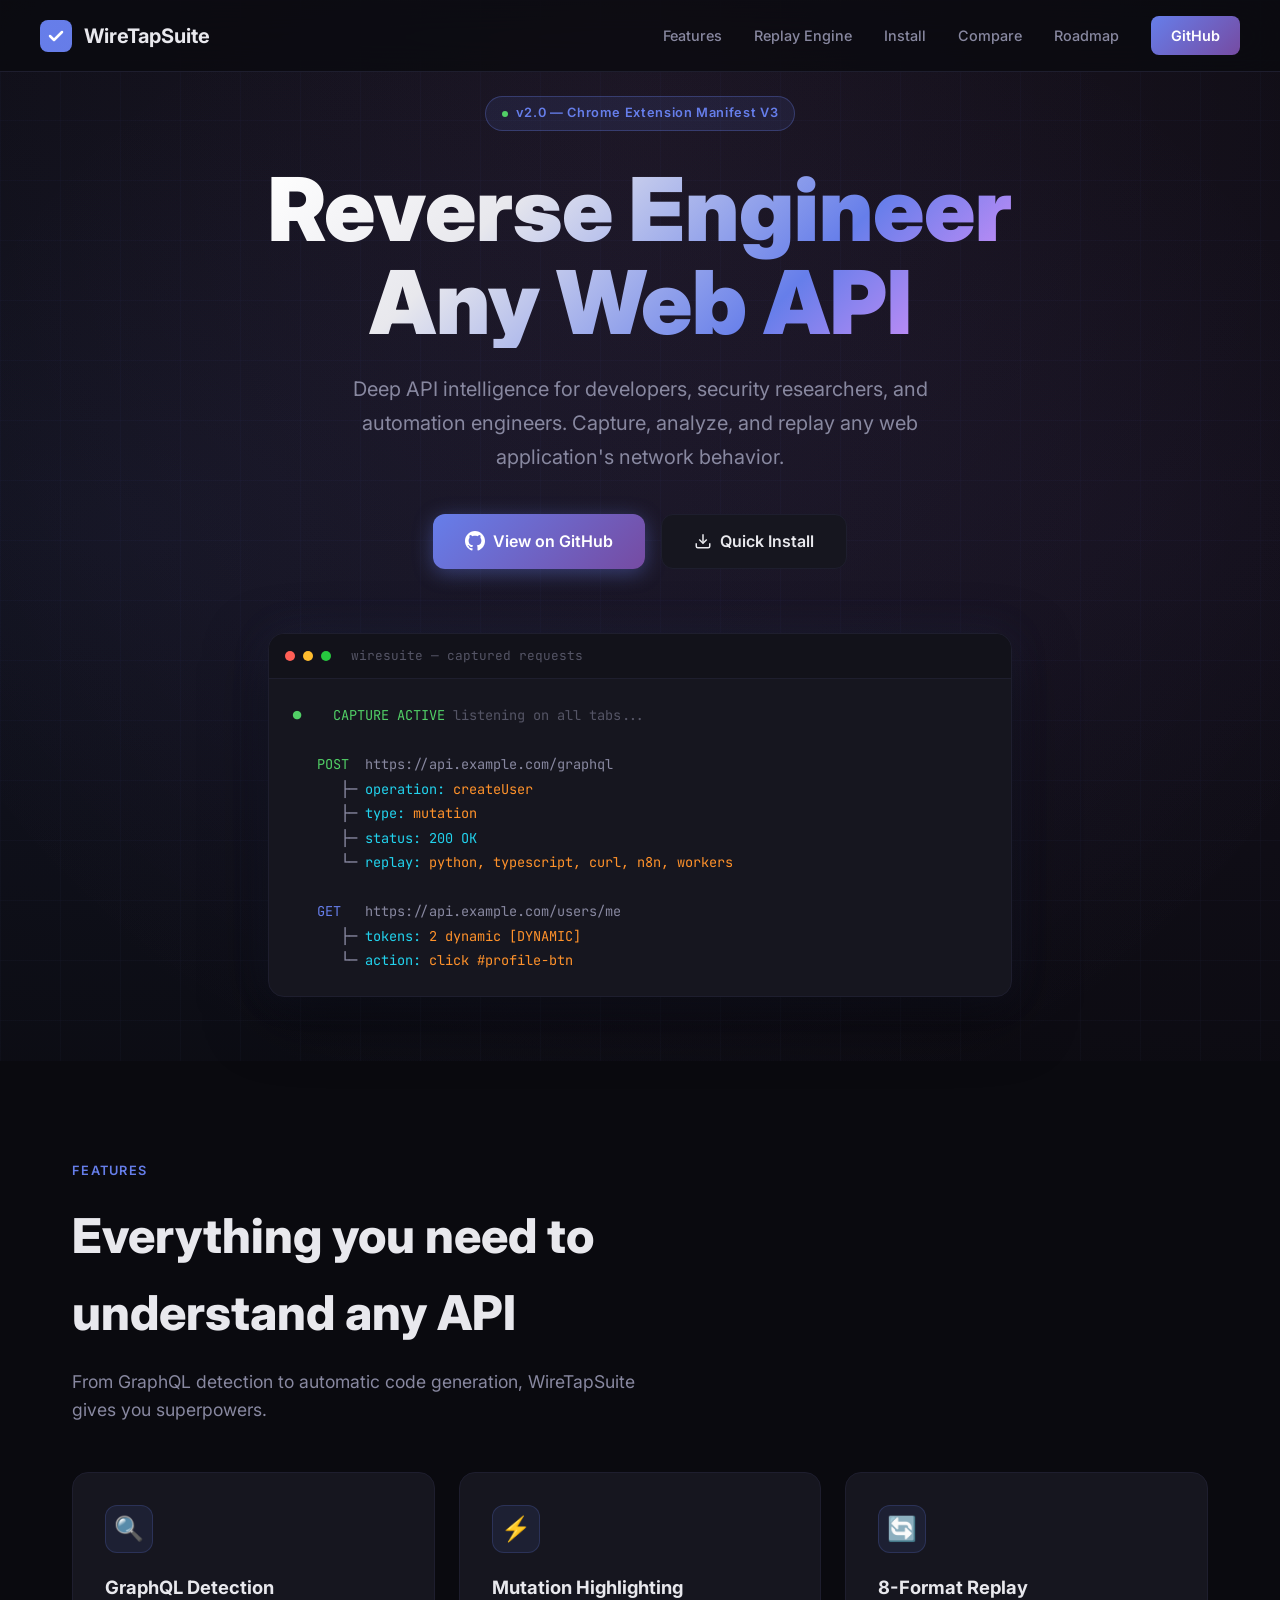
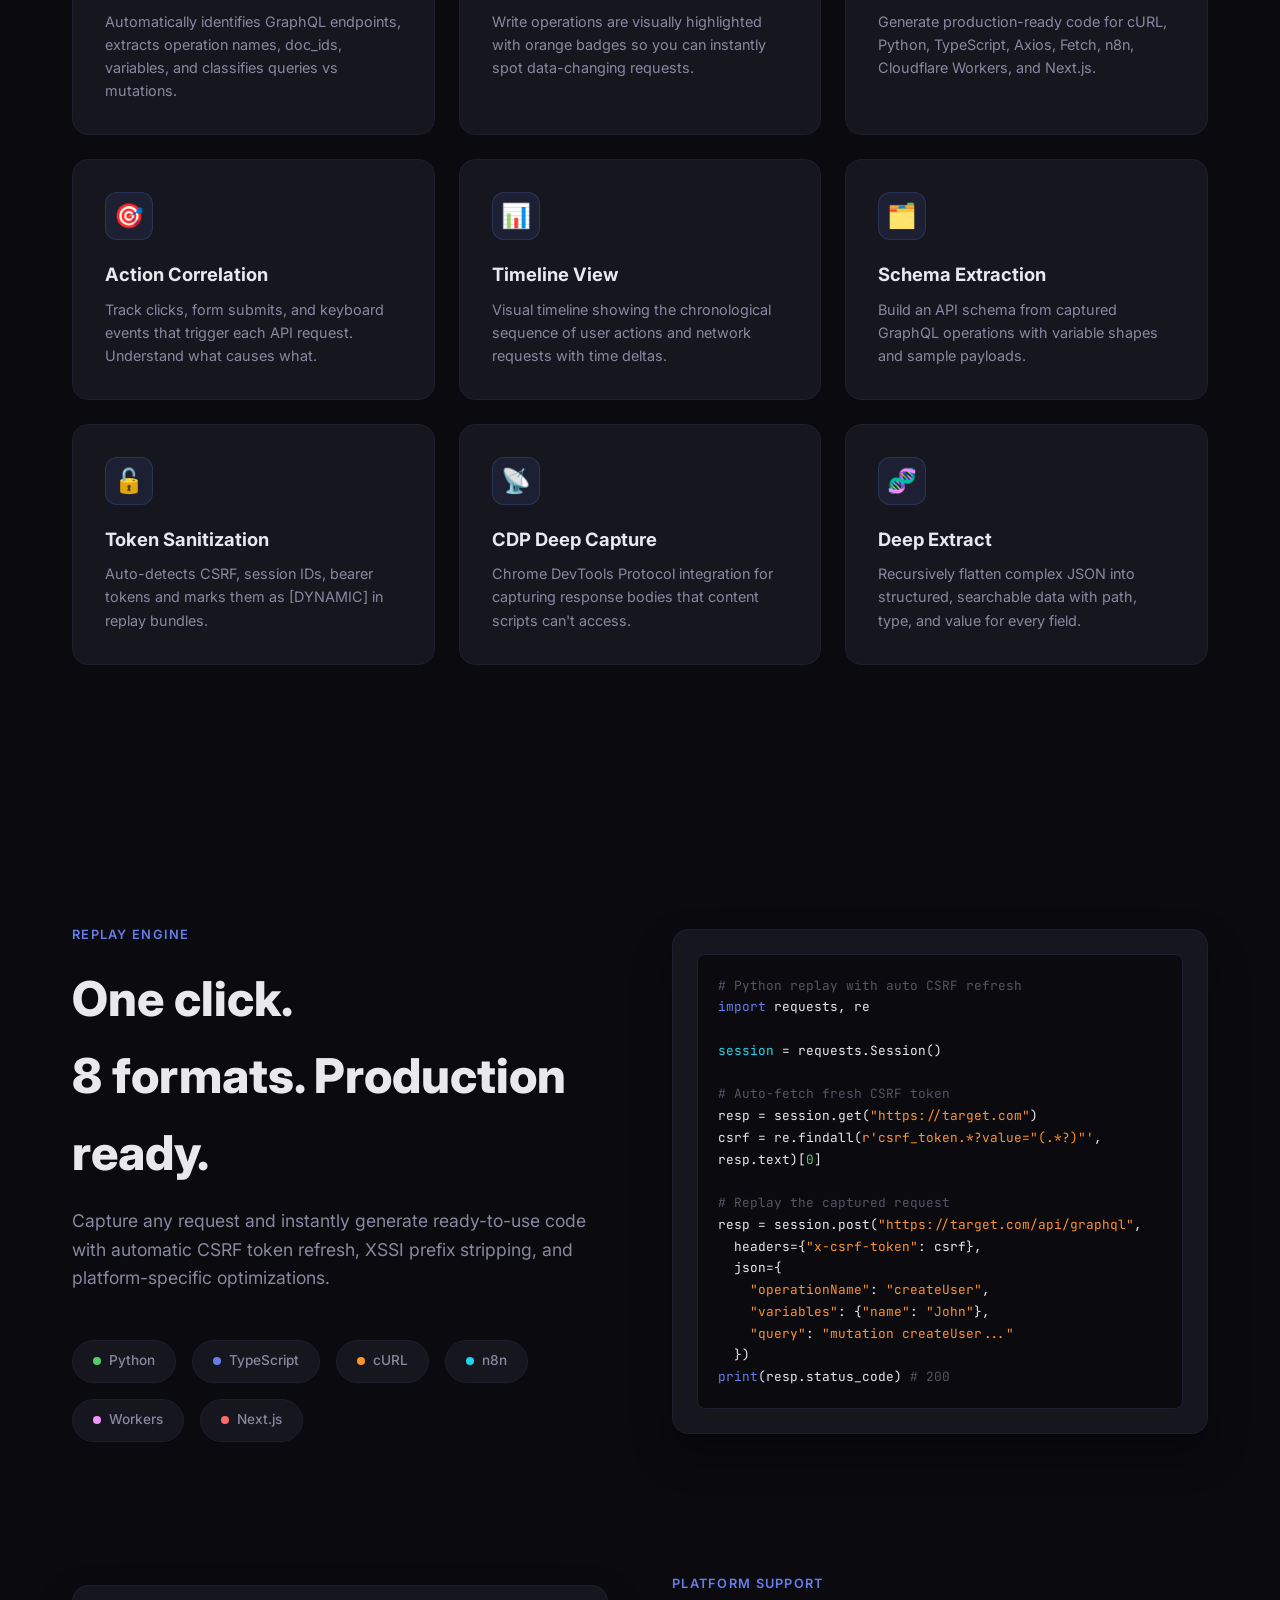
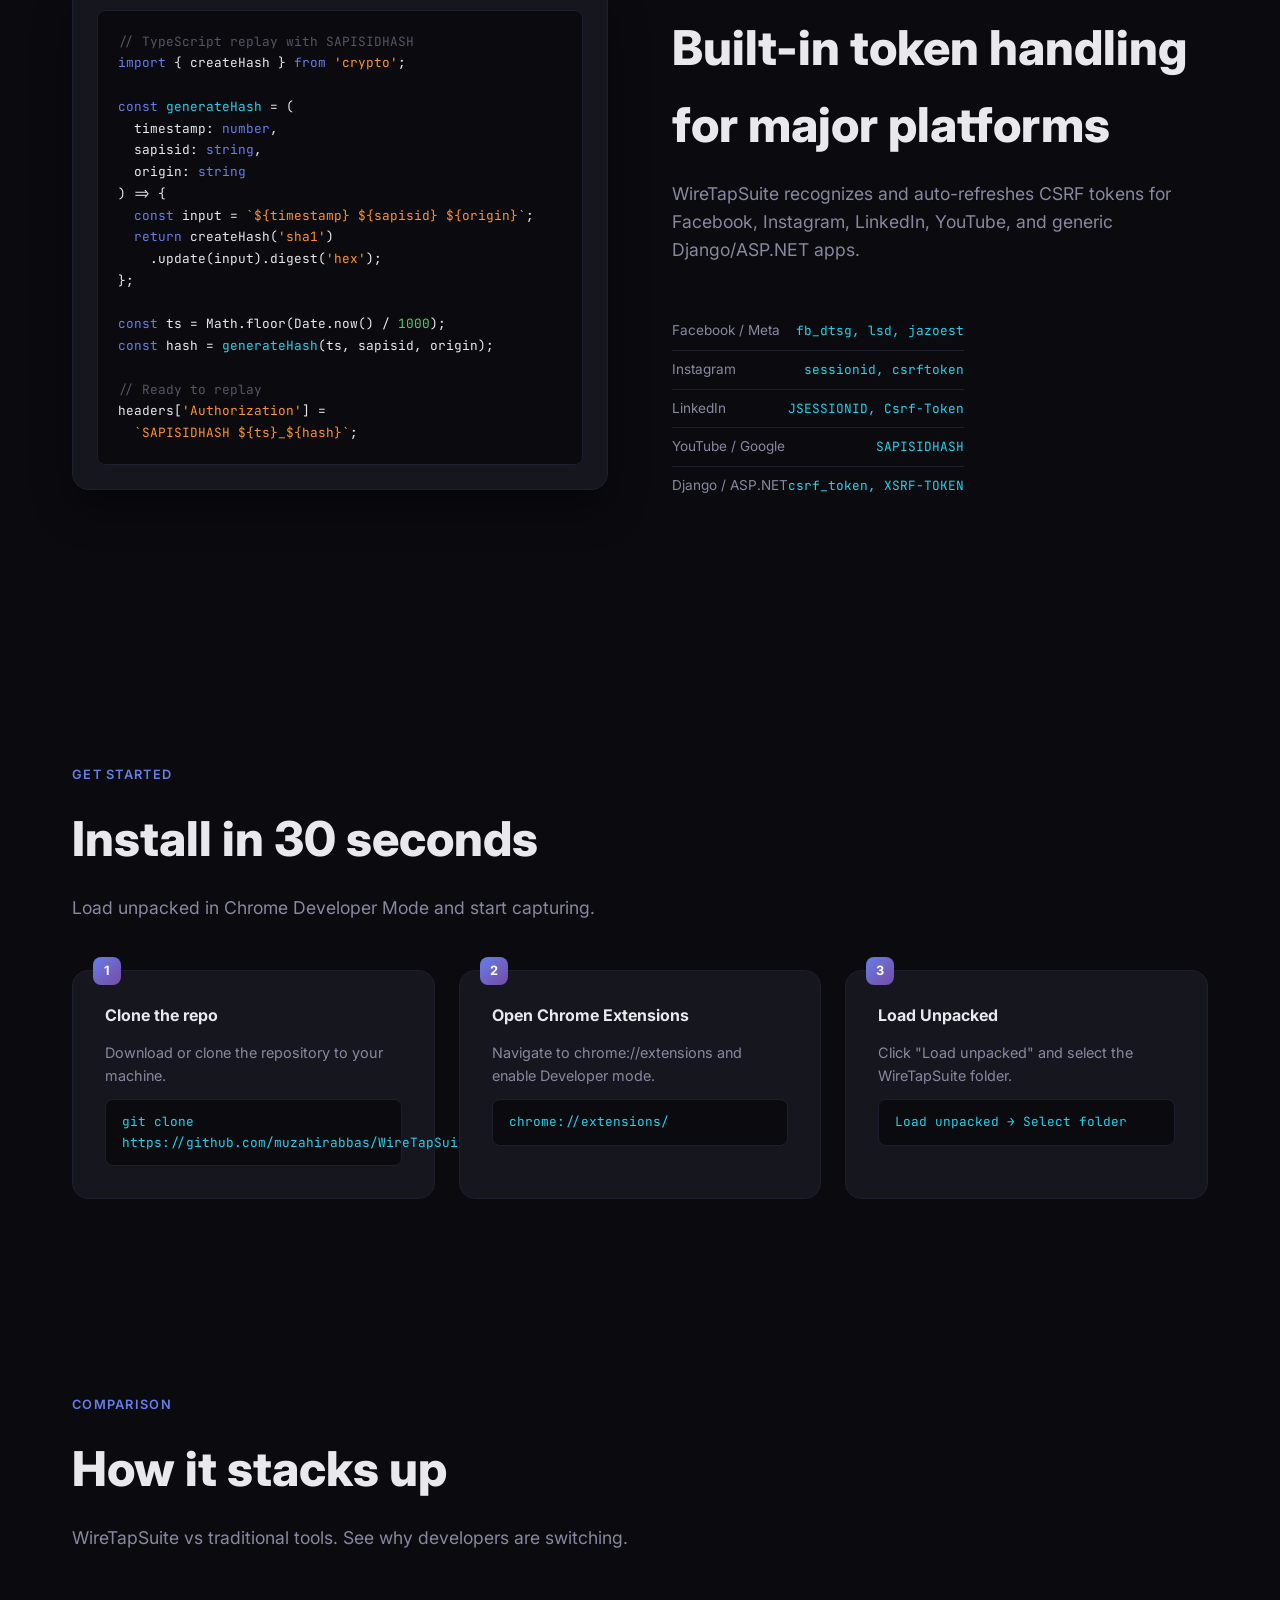
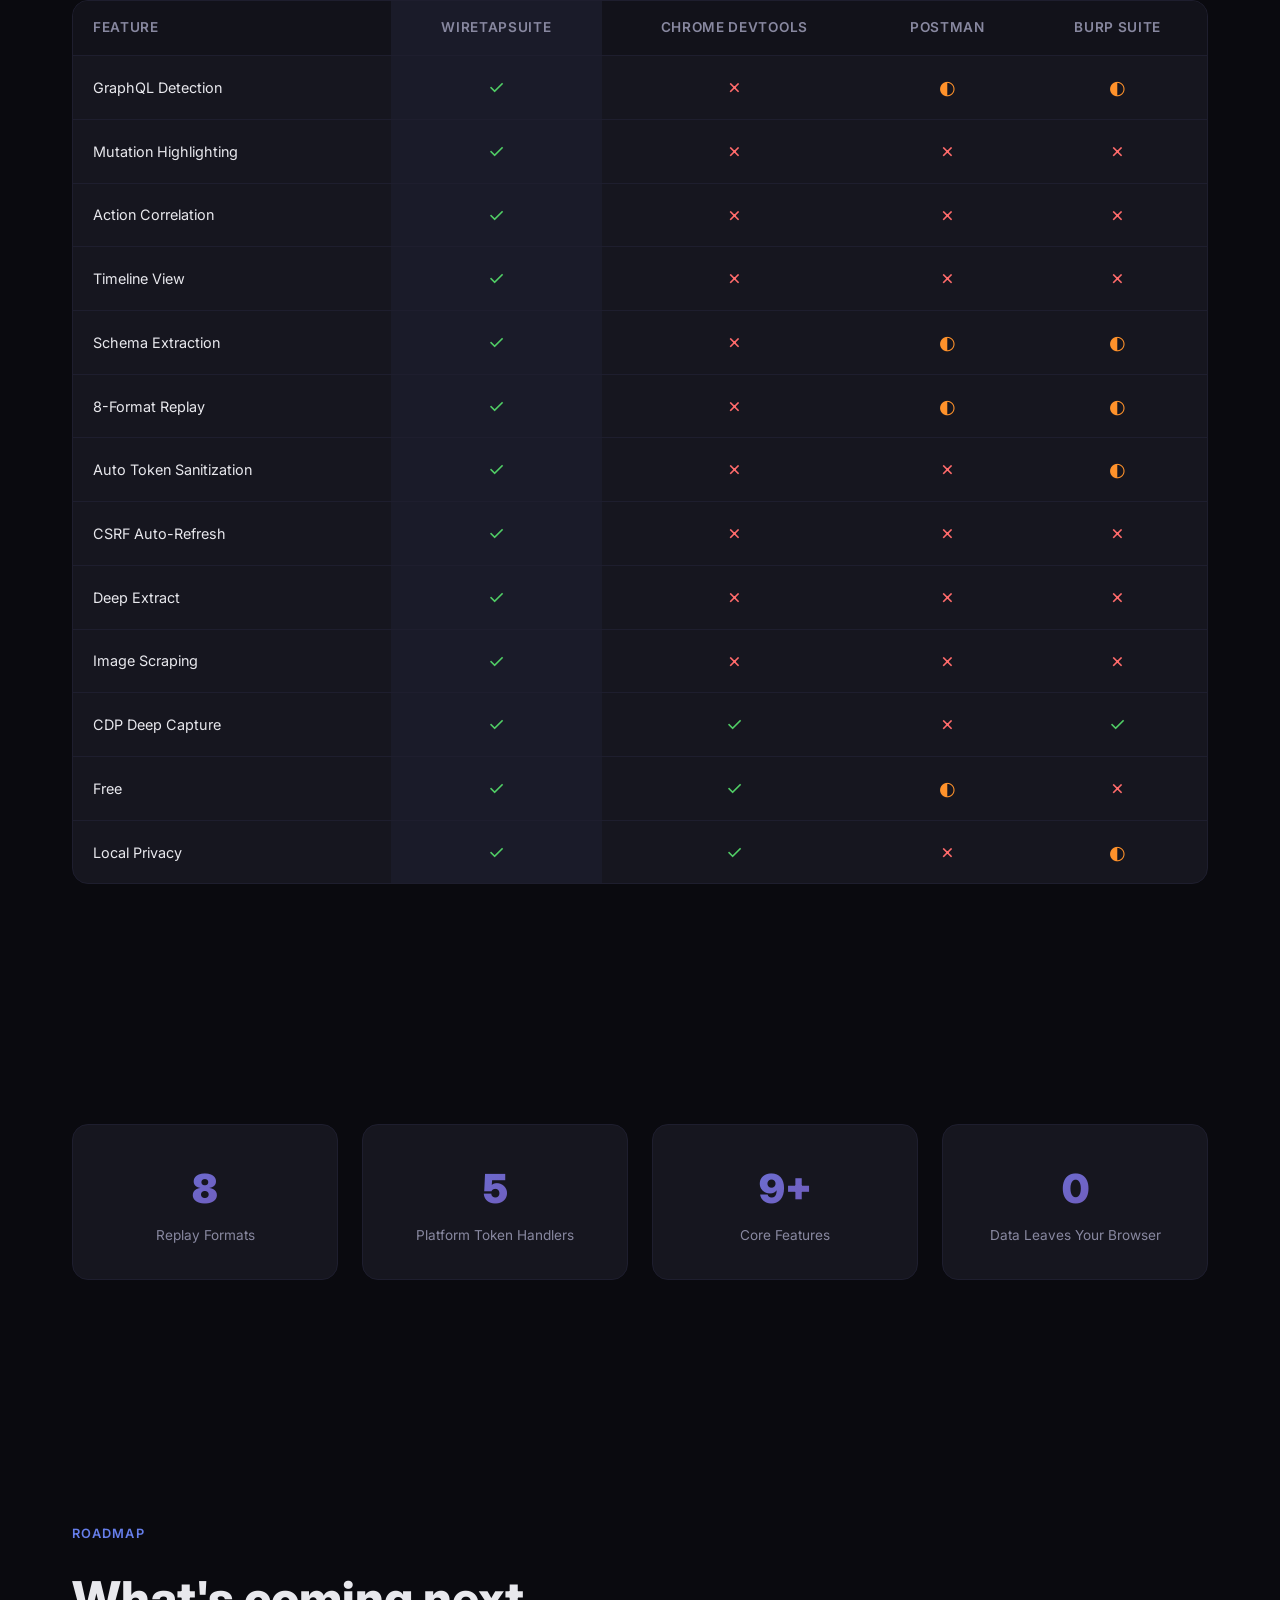
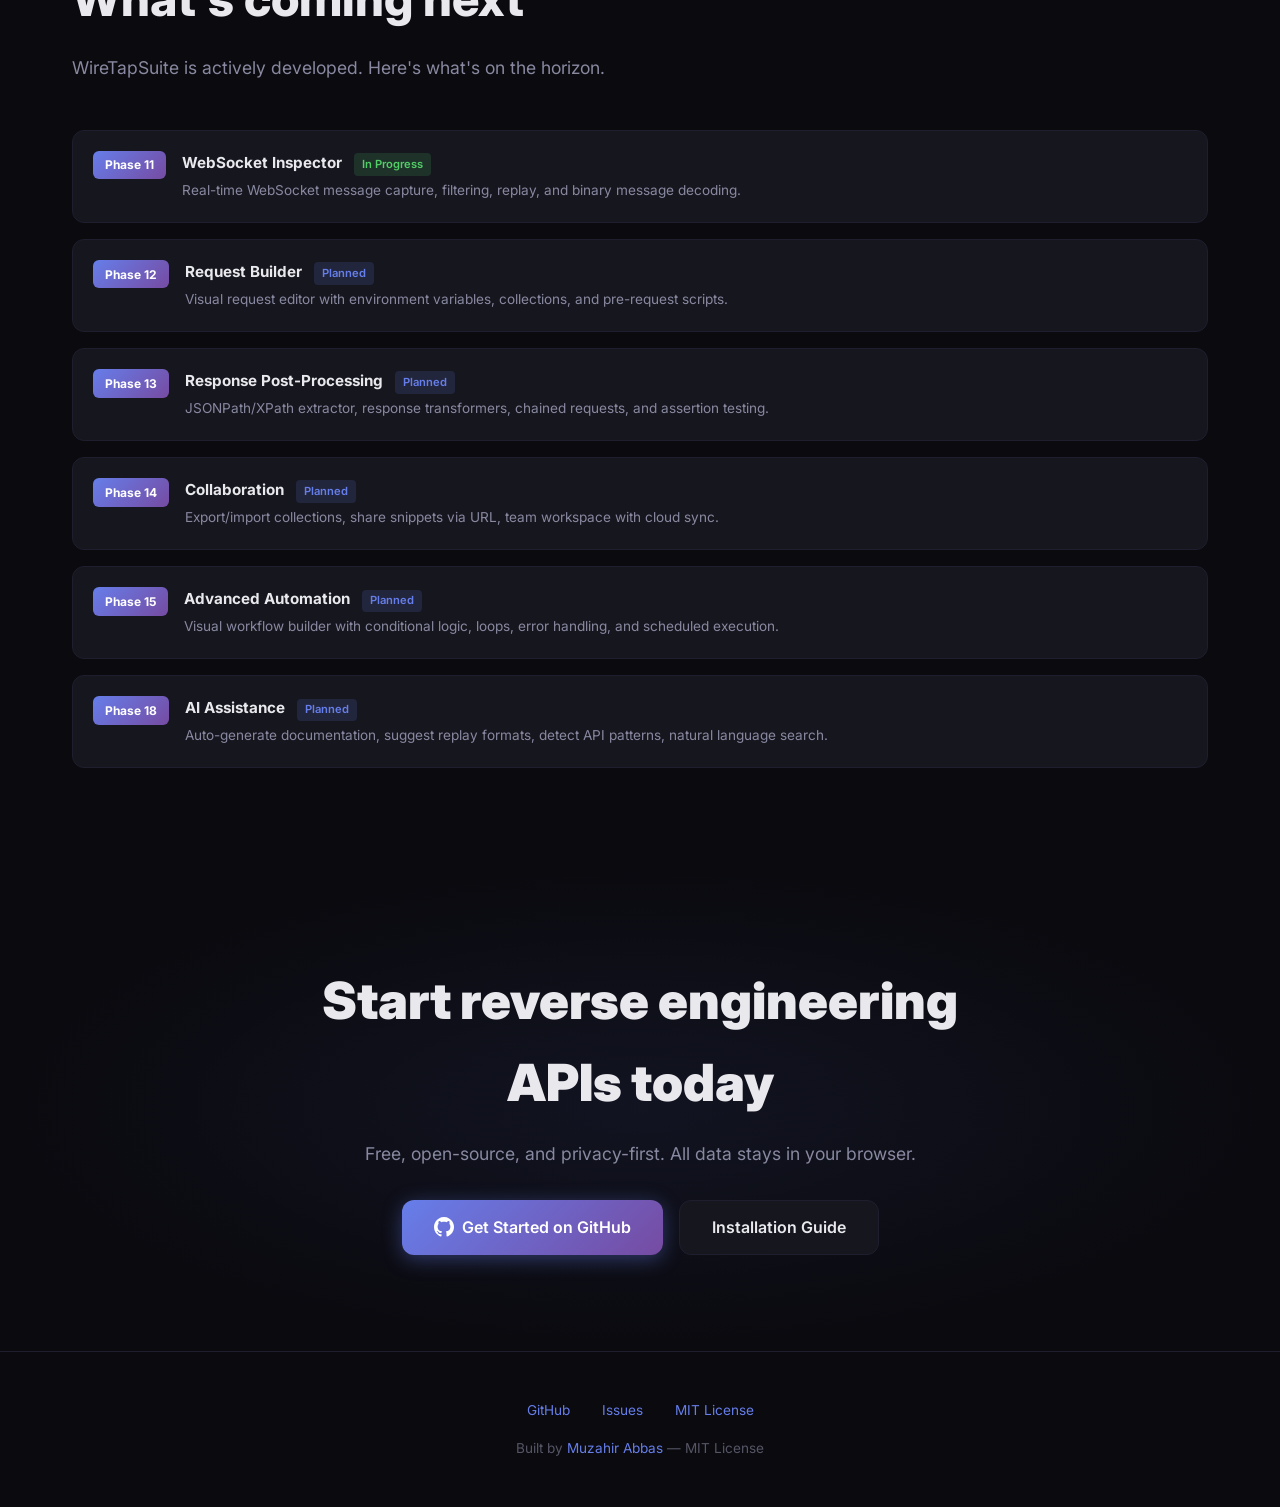
==== docs/index.html @ 71628f97 "Add landing page and GitHub Pages workflow" ====
<!DOCTYPE html>
<html lang="en">
<head>
  <meta charset="UTF-8">
  <meta name="viewport" content="width=device-width, initial-scale=1.0">
  <title>WireTapSuite - Deep API Intelligence for Chrome</title>
  <meta name="description" content="Reverse engineer and automate web app APIs with GraphQL detection, mutation highlighting, replay engine, and more.">
  <link rel="icon" href="data:image/svg+xml,<svg xmlns='http://www.w3.org/2000/svg' viewBox='0 0 100 100'><text y='.9em' font-size='90'>🔍</text></svg>">
  <link rel="preconnect" href="https://fonts.googleapis.com">
  <link rel="preconnect" href="https://fonts.gstatic.com" crossorigin>
  <link href="https://fonts.googleapis.com/css2?family=Inter:wght@300;400;500;600;700;800;900&family=JetBrains+Mono:wght@400;500;600&display=swap" rel="stylesheet">
  <style>
    :root {
      --bg-primary: #0a0a0f;
      --bg-secondary: #12121a;
      --bg-card: #16161f;
      --bg-card-hover: #1c1c28;
      --border: #1e1e2e;
      --border-glow: #667eea33;
      --text-primary: #e8e8ed;
      --text-secondary: #8888a0;
      --text-muted: #555566;
      --accent-1: #667eea;
      --accent-2: #764ba2;
      --accent-3: #f093fb;
      --accent-green: #51cf66;
      --accent-orange: #ff922b;
      --accent-red: #ff6b6b;
      --accent-cyan: #22d3ee;
      --gradient-1: linear-gradient(135deg, #667eea 0%, #764ba2 100%);
      --gradient-2: linear-gradient(135deg, #f093fb 0%, #f5576c 100%);
      --gradient-3: linear-gradient(135deg, #4facfe 0%, #00f2fe 100%);
      --gradient-hero: linear-gradient(135deg, #667eea22 0%, #764ba222 50%, #f093fb22 100%);
    }

    * { margin: 0; padding: 0; box-sizing: border-box; }

    html { scroll-behavior: smooth; }

    body {
      font-family: 'Inter', -apple-system, BlinkMacSystemFont, sans-serif;
      background: var(--bg-primary);
      color: var(--text-primary);
      line-height: 1.6;
      overflow-x: hidden;
    }

    /* ===== NAV ===== */
    nav {
      position: fixed; top: 0; left: 0; right: 0; z-index: 100;
      padding: 1rem 2rem;
      background: rgba(10, 10, 15, 0.8);
      backdrop-filter: blur(20px);
      border-bottom: 1px solid var(--border);
      transition: all 0.3s;
    }
    nav.scrolled { background: rgba(10, 10, 15, 0.95); }
    .nav-inner {
      max-width: 1200px; margin: 0 auto;
      display: flex; justify-content: space-between; align-items: center;
    }
    .nav-logo {
      display: flex; align-items: center; gap: 0.75rem;
      font-weight: 700; font-size: 1.25rem; text-decoration: none; color: var(--text-primary);
    }
    .nav-logo svg { width: 32px; height: 32px; }
    .nav-links { display: flex; gap: 2rem; align-items: center; }
    .nav-links a {
      color: var(--text-secondary); text-decoration: none; font-size: 0.9rem;
      font-weight: 500; transition: color 0.2s;
    }
    .nav-links a:hover { color: var(--accent-1); }
    .nav-cta {
      background: var(--gradient-1); color: white !important;
      padding: 0.5rem 1.25rem; border-radius: 8px; font-weight: 600 !important;
      transition: opacity 0.2s, transform 0.2s;
    }
    .nav-cta:hover { opacity: 0.9; transform: translateY(-1px); }

    /* ===== HERO ===== */
    .hero {
      min-height: 100vh; display: flex; align-items: center; justify-content: center;
      position: relative; padding: 6rem 2rem 4rem;
    }
    .hero-bg {
      position: absolute; inset: 0; overflow: hidden;
    }
    .hero-bg::before {
      content: ''; position: absolute; top: -50%; left: -50%;
      width: 200%; height: 200%;
      background: radial-gradient(ellipse at 30% 50%, #667eea15 0%, transparent 50%),
                  radial-gradient(ellipse at 70% 50%, #764ba215 0%, transparent 50%),
                  radial-gradient(ellipse at 50% 30%, #f093fb10 0%, transparent 50%);
      animation: heroFloat 20s ease-in-out infinite;
    }
    @keyframes heroFloat {
      0%, 100% { transform: translate(0, 0) rotate(0deg); }
      33% { transform: translate(2%, -2%) rotate(1deg); }
      66% { transform: translate(-1%, 1%) rotate(-0.5deg); }
    }
    .hero-grid {
      position: absolute; inset: 0;
      background-image:
        linear-gradient(rgba(102, 126, 234, 0.03) 1px, transparent 1px),
        linear-gradient(90deg, rgba(102, 126, 234, 0.03) 1px, transparent 1px);
      background-size: 60px 60px;
    }
    .hero-content { position: relative; text-align: center; max-width: 900px; }
    .hero-badge {
      display: inline-flex; align-items: center; gap: 0.5rem;
      padding: 0.4rem 1rem; border-radius: 999px;
      background: rgba(102, 126, 234, 0.1); border: 1px solid rgba(102, 126, 234, 0.3);
      font-size: 0.8rem; color: var(--accent-1); font-weight: 600;
      margin-bottom: 2rem; letter-spacing: 0.05em;
    }
    .hero-badge .dot { width: 6px; height: 6px; border-radius: 50%; background: var(--accent-green); animation: pulse 2s infinite; }
    @keyframes pulse { 0%, 100% { opacity: 1; } 50% { opacity: 0.4; } }
    .hero h1 {
      font-size: clamp(3rem, 7vw, 5.5rem); font-weight: 900;
      line-height: 1.05; margin-bottom: 1.5rem;
      background: linear-gradient(135deg, #fff 0%, #e8e8ed 30%, #667eea 70%, #f093fb 100%);
      -webkit-background-clip: text; -webkit-text-fill-color: transparent;
      background-clip: text;
    }
    .hero p {
      font-size: 1.25rem; color: var(--text-secondary); max-width: 650px;
      margin: 0 auto 2.5rem; line-height: 1.7;
    }
    .hero-actions { display: flex; gap: 1rem; justify-content: center; flex-wrap: wrap; }
    .btn {
      display: inline-flex; align-items: center; gap: 0.5rem;
      padding: 0.85rem 2rem; border-radius: 12px; font-weight: 600;
      font-size: 1rem; text-decoration: none; transition: all 0.3s;
      cursor: pointer; border: none;
    }
    .btn-primary {
      background: var(--gradient-1); color: white;
      box-shadow: 0 4px 20px rgba(102, 126, 234, 0.4);
    }
    .btn-primary:hover { transform: translateY(-2px); box-shadow: 0 8px 30px rgba(102, 126, 234, 0.5); }
    .btn-secondary {
      background: var(--bg-card); color: var(--text-primary);
      border: 1px solid var(--border);
    }
    .btn-secondary:hover { background: var(--bg-card-hover); border-color: var(--accent-1); }

    /* ===== TERMINAL PREVIEW ===== */
    .terminal-preview {
      max-width: 800px; margin: 4rem auto 0;
      background: var(--bg-card); border-radius: 16px;
      border: 1px solid var(--border); overflow: hidden;
      box-shadow: 0 20px 60px rgba(0, 0, 0, 0.5), 0 0 40px rgba(102, 126, 234, 0.1);
    }
    .terminal-header {
      display: flex; align-items: center; gap: 0.5rem;
      padding: 0.75rem 1rem; background: var(--bg-secondary);
      border-bottom: 1px solid var(--border);
    }
    .terminal-dot { width: 10px; height: 10px; border-radius: 50%; }
    .terminal-dot.red { background: #ff5f56; }
    .terminal-dot.yellow { background: #ffbd2e; }
    .terminal-dot.green { background: #27c93f; }
    .terminal-title { margin-left: 0.75rem; font-size: 0.8rem; color: var(--text-muted); font-family: 'JetBrains Mono', monospace; }
    .terminal-body {
      padding: 1.5rem; font-family: 'JetBrains Mono', monospace;
      font-size: 0.85rem; line-height: 1.8; overflow-x: auto;
    }
    .terminal-line { display: flex; gap: 0.5rem; }
    .terminal-prompt { color: var(--accent-green); }
    .terminal-cmd { color: var(--text-primary); }
    .terminal-output { color: var(--text-secondary); padding-left: 1.5rem; }
    .terminal-highlight { color: var(--accent-cyan); }
    .terminal-string { color: var(--accent-orange); }
    .terminal-comment { color: var(--text-muted); }

    /* ===== FEATURES ===== */
    .section {
      padding: 6rem 2rem;
      max-width: 1200px; margin: 0 auto;
    }
    .section-label {
      display: inline-flex; align-items: center; gap: 0.5rem;
      font-size: 0.8rem; font-weight: 600; color: var(--accent-1);
      text-transform: uppercase; letter-spacing: 0.1em;
      margin-bottom: 1rem;
    }
    .section-title {
      font-size: clamp(2rem, 4vw, 3rem); font-weight: 800;
      margin-bottom: 1rem;
    }
    .section-desc {
      font-size: 1.1rem; color: var(--text-secondary);
      max-width: 600px; margin-bottom: 3rem;
    }
    .features-grid {
      display: grid; grid-template-columns: repeat(auto-fit, minmax(320px, 1fr));
      gap: 1.5rem;
    }
    .feature-card {
      background: var(--bg-card); border: 1px solid var(--border);
      border-radius: 16px; padding: 2rem;
      transition: all 0.3s; position: relative; overflow: hidden;
    }
    .feature-card::before {
      content: ''; position: absolute; top: 0; left: 0; right: 0;
      height: 2px; background: var(--gradient-1); opacity: 0;
      transition: opacity 0.3s;
    }
    .feature-card:hover { border-color: var(--border-glow); transform: translateY(-4px); }
    .feature-card:hover::before { opacity: 1; }
    .feature-icon {
      width: 48px; height: 48px; border-radius: 12px;
      display: flex; align-items: center; justify-content: center;
      font-size: 1.5rem; margin-bottom: 1.25rem;
      background: rgba(102, 126, 234, 0.1); border: 1px solid rgba(102, 126, 234, 0.2);
    }
    .feature-card h3 { font-size: 1.15rem; font-weight: 700; margin-bottom: 0.5rem; }
    .feature-card p { color: var(--text-secondary); font-size: 0.9rem; line-height: 1.6; }

    /* ===== BIG FEATURE ===== */
    .big-feature {
      display: grid; grid-template-columns: 1fr 1fr; gap: 4rem;
      align-items: center; padding: 4rem 0;
    }
    .big-feature.reverse { direction: rtl; }
    .big-feature.reverse > * { direction: ltr; }
    .big-feature-visual {
      background: var(--bg-card); border: 1px solid var(--border);
      border-radius: 16px; padding: 1.5rem;
      box-shadow: 0 20px 40px rgba(0, 0, 0, 0.3);
    }
    .code-block {
      background: var(--bg-primary); border-radius: 8px;
      padding: 1.25rem; font-family: 'JetBrains Mono', monospace;
      font-size: 0.8rem; line-height: 1.7; overflow-x: auto;
      border: 1px solid var(--border);
    }
    .code-block .keyword { color: var(--accent-1); }
    .code-block .string { color: var(--accent-orange); }
    .code-block .func { color: var(--accent-cyan); }
    .code-block .comment { color: var(--text-muted); }
    .code-block .number { color: var(--accent-green); }

    /* ===== COMPARISON ===== */
    .comparison-table {
      width: 100%; border-collapse: separate; border-spacing: 0;
      background: var(--bg-card); border-radius: 16px; overflow: hidden;
      border: 1px solid var(--border);
    }
    .comparison-table th, .comparison-table td {
      padding: 1rem 1.25rem; text-align: left;
      border-bottom: 1px solid var(--border);
    }
    .comparison-table th {
      background: var(--bg-secondary); font-weight: 600;
      font-size: 0.85rem; color: var(--text-secondary);
      text-transform: uppercase; letter-spacing: 0.05em;
    }
    .comparison-table th:first-child { width: 28%; }
    .comparison-table td { font-size: 0.9rem; }
    .comparison-table td:not(:first-child) { text-align: center; }
    .comparison-table th:not(:first-child) { text-align: center; }
    .comparison-table tr:last-child td { border-bottom: none; }
    .comparison-table tr:hover td { background: rgba(102, 126, 234, 0.03); }
    .check { color: var(--accent-green); font-size: 1.2rem; }
    .cross { color: var(--accent-red); font-size: 1.2rem; }
    .partial { color: var(--accent-orange); font-size: 1.2rem; }
    .comparison-table .highlight-col { background: rgba(102, 126, 234, 0.05); }

    /* ===== INSTALL ===== */
    .install-steps {
      display: grid; grid-template-columns: repeat(auto-fit, minmax(280px, 1fr));
      gap: 1.5rem;
    }
    .install-step {
      background: var(--bg-card); border: 1px solid var(--border);
      border-radius: 16px; padding: 2rem; position: relative;
    }
    .step-number {
      position: absolute; top: -14px; left: 20px;
      width: 28px; height: 28px; border-radius: 8px;
      background: var(--gradient-1); color: white;
      display: flex; align-items: center; justify-content: center;
      font-size: 0.8rem; font-weight: 700;
    }
    .install-step h3 { font-size: 1rem; margin-bottom: 0.75rem; }
    .install-step code {
      display: block; background: var(--bg-primary); padding: 0.75rem 1rem;
      border-radius: 8px; font-family: 'JetBrains Mono', monospace;
      font-size: 0.8rem; color: var(--accent-cyan); margin-top: 0.75rem;
      border: 1px solid var(--border);
    }

    /* ===== PLATFORMS ===== */
    .platforms-row {
      display: flex; gap: 1rem; flex-wrap: wrap; justify-content: center;
      margin-top: 2rem;
    }
    .platform-chip {
      display: flex; align-items: center; gap: 0.5rem;
      padding: 0.6rem 1.25rem; border-radius: 999px;
      background: var(--bg-card); border: 1px solid var(--border);
      font-size: 0.85rem; font-weight: 500; color: var(--text-secondary);
    }
    .platform-chip .chip-dot {
      width: 8px; height: 8px; border-radius: 50%;
    }

    /* ===== STATS ===== */
    .stats-row {
      display: grid; grid-template-columns: repeat(4, 1fr);
      gap: 1.5rem; margin: 3rem 0;
    }
    .stat-card {
      text-align: center; padding: 2rem;
      background: var(--bg-card); border-radius: 16px;
      border: 1px solid var(--border);
    }
    .stat-number {
      font-size: 2.5rem; font-weight: 900;
      background: var(--gradient-1);
      -webkit-background-clip: text; -webkit-text-fill-color: transparent;
      background-clip: text;
    }
    .stat-label { color: var(--text-secondary); font-size: 0.85rem; margin-top: 0.25rem; }

    /* ===== ROADMAP ===== */
    .roadmap-list { display: flex; flex-direction: column; gap: 1rem; }
    .roadmap-item {
      display: flex; align-items: flex-start; gap: 1rem;
      padding: 1.25rem; background: var(--bg-card);
      border-radius: 12px; border: 1px solid var(--border);
      transition: border-color 0.2s;
    }
    .roadmap-item:hover { border-color: var(--border-glow); }
    .roadmap-phase {
      flex-shrink: 0; padding: 0.3rem 0.75rem;
      background: var(--gradient-1); border-radius: 6px;
      font-size: 0.75rem; font-weight: 700; color: white;
      white-space: nowrap;
    }
    .roadmap-item h4 { font-size: 0.95rem; margin-bottom: 0.25rem; }
    .roadmap-item p { font-size: 0.85rem; color: var(--text-secondary); }
    .roadmap-status {
      display: inline-block; font-size: 0.7rem; font-weight: 600;
      padding: 0.15rem 0.5rem; border-radius: 4px; margin-left: 0.5rem;
    }
    .status-progress { background: rgba(81, 207, 102, 0.15); color: var(--accent-green); }
    .status-planned { background: rgba(102, 126, 234, 0.15); color: var(--accent-1); }

    /* ===== CTA ===== */
    .cta-section {
      text-align: center; padding: 6rem 2rem;
      position: relative;
    }
    .cta-section::before {
      content: ''; position: absolute; inset: 0;
      background: radial-gradient(ellipse at center, #667eea15 0%, transparent 70%);
    }
    .cta-content { position: relative; }
    .cta-content h2 {
      font-size: clamp(2rem, 4vw, 3.5rem); font-weight: 900; margin-bottom: 1rem;
    }
    .cta-content p { color: var(--text-secondary); font-size: 1.1rem; margin-bottom: 2rem; }

    /* ===== FOOTER ===== */
    footer {
      padding: 3rem 2rem; border-top: 1px solid var(--border);
      text-align: center; color: var(--text-muted); font-size: 0.85rem;
    }
    footer a { color: var(--accent-1); text-decoration: none; }
    footer a:hover { text-decoration: underline; }
    .footer-links { display: flex; gap: 2rem; justify-content: center; margin-bottom: 1rem; }

    /* ===== RESPONSIVE ===== */
    @media (max-width: 768px) {
      .nav-links { display: none; }
      .big-feature { grid-template-columns: 1fr; gap: 2rem; }
      .big-feature.reverse { direction: ltr; }
      .stats-row { grid-template-columns: repeat(2, 1fr); }
      .hero { padding: 5rem 1.5rem 3rem; }
      .section { padding: 4rem 1.5rem; }
      .comparison-table { font-size: 0.8rem; }
      .comparison-table th, .comparison-table td { padding: 0.75rem 0.5rem; }
    }

    /* ===== ANIMATIONS ===== */
    .fade-up {
      opacity: 0; transform: translateY(30px);
      transition: opacity 0.6s, transform 0.6s;
    }
    .fade-up.visible { opacity: 1; transform: translateY(0); }
    .fade-up.delay-1 { transition-delay: 0.1s; }
    .fade-up.delay-2 { transition-delay: 0.2s; }
    .fade-up.delay-3 { transition-delay: 0.3s; }
    .fade-up.delay-4 { transition-delay: 0.4s; }
  </style>
</head>
<body>

  <!-- NAV -->
  <nav id="nav">
    <div class="nav-inner">
      <a href="#" class="nav-logo">
        <svg viewBox="0 0 32 32" fill="none">
          <rect width="32" height="32" rx="8" fill="url(#navGrad)"/>
          <path d="M10 16L14 20L22 12" stroke="white" stroke-width="2.5" stroke-linecap="round" stroke-linejoin="round"/>
          <defs><linearGradient id="navGrad" x1="0" y1="0" x2="32" y2="32"><stop stop-color="#667eea"/><stop offset="1" stop-color="#764ba2"/></linearGradient></defs>
        </svg>
        WireTapSuite
      </a>
      <div class="nav-links">
        <a href="#features">Features</a>
        <a href="#replay">Replay Engine</a>
        <a href="#install">Install</a>
        <a href="#compare">Compare</a>
        <a href="#roadmap">Roadmap</a>
        <a href="https://github.com/muzahirabbas/WireTapSuite" class="nav-cta" target="_blank">GitHub</a>
      </div>
    </div>
  </nav>

  <!-- HERO -->
  <section class="hero">
    <div class="hero-bg"><div class="hero-grid"></div></div>
    <div class="hero-content">
      <div class="hero-badge">
        <span class="dot"></span>
        v2.0 &mdash; Chrome Extension Manifest V3
      </div>
      <h1>Reverse Engineer<br>Any Web API</h1>
      <p>Deep API intelligence for developers, security researchers, and automation engineers. Capture, analyze, and replay any web application's network behavior.</p>
      <div class="hero-actions">
        <a href="https://github.com/muzahirabbas/WireTapSuite" class="btn btn-primary" target="_blank">
          <svg width="20" height="20" viewBox="0 0 24 24" fill="currentColor"><path d="M12 0c-6.626 0-12 5.373-12 12 0 5.302 3.438 9.8 8.207 11.387.599.111.793-.261.793-.577v-2.234c-3.338.726-4.033-1.416-4.033-1.416-.546-1.387-1.333-1.756-1.333-1.756-1.089-.745.083-.729.083-.729 1.205.084 1.839 1.237 1.839 1.237 1.07 1.834 2.807 1.304 3.492.997.107-.775.418-1.305.762-1.604-2.665-.305-5.467-1.334-5.467-5.931 0-1.311.469-2.381 1.236-3.221-.124-.303-.535-1.524.117-3.176 0 0 1.008-.322 3.301 1.23.957-.266 1.983-.399 3.003-.404 1.02.005 2.047.138 3.006.404 2.291-1.552 3.297-1.23 3.297-1.23.653 1.653.242 2.874.118 3.176.77.84 1.235 1.911 1.235 3.221 0 4.609-2.807 5.624-5.479 5.921.43.372.823 1.102.823 2.222v3.293c0 .319.192.694.801.576 4.765-1.589 8.199-6.086 8.199-11.386 0-6.627-5.373-12-12-12z"/></svg>
          View on GitHub
        </a>
        <a href="#install" class="btn btn-secondary">
          <svg width="18" height="18" viewBox="0 0 24 24" fill="none" stroke="currentColor" stroke-width="2"><path d="M21 15v4a2 2 0 0 1-2 2H5a2 2 0 0 1-2-2v-4"/><polyline points="7 10 12 15 17 10"/><line x1="12" y1="15" x2="12" y2="3"/></svg>
          Quick Install
        </a>
      </div>

      <!-- Terminal Preview -->
      <div class="terminal-preview fade-up">
        <div class="terminal-header">
          <div class="terminal-dot red"></div>
          <div class="terminal-dot yellow"></div>
          <div class="terminal-dot green"></div>
          <span class="terminal-title">wiresuite &mdash; captured requests</span>
        </div>
        <div class="terminal-body">
          <div class="terminal-line"><span class="terminal-prompt">●</span><span class="terminal-output" style="color:var(--accent-green)">CAPTURE ACTIVE</span> <span class="terminal-comment">listening on all tabs...</span></div>
          <div class="terminal-line"><span class="terminal-comment">&nbsp;</span></div>
          <div class="terminal-line"><span class="terminal-output"><span style="color:var(--accent-green)">POST</span> &nbsp;https://api.example.com/graphql</span></div>
          <div class="terminal-line"><span class="terminal-output">&nbsp;&nbsp;&nbsp;├─ <span class="terminal-highlight">operation:</span> <span class="terminal-string">createUser</span></span></div>
          <div class="terminal-line"><span class="terminal-output">&nbsp;&nbsp;&nbsp;├─ <span class="terminal-highlight">type:</span> <span style="color:var(--accent-orange)">mutation</span></span></div>
          <div class="terminal-line"><span class="terminal-output">&nbsp;&nbsp;&nbsp;├─ <span class="terminal-highlight">status:</span> <span class="terminal-highlight">200 OK</span></span></div>
          <div class="terminal-line"><span class="terminal-output">&nbsp;&nbsp;&nbsp;└─ <span class="terminal-highlight">replay:</span> <span class="terminal-string">python, typescript, curl, n8n, workers</span></span></div>
          <div class="terminal-line"><span class="terminal-comment">&nbsp;</span></div>
          <div class="terminal-line"><span class="terminal-output"><span style="color:var(--accent-1)">GET</span> &nbsp;&nbsp;https://api.example.com/users/me</span></div>
          <div class="terminal-line"><span class="terminal-output">&nbsp;&nbsp;&nbsp;├─ <span class="terminal-highlight">tokens:</span> <span style="color:var(--accent-orange)">2 dynamic [DYNAMIC]</span></span></div>
          <div class="terminal-line"><span class="terminal-output">&nbsp;&nbsp;&nbsp;└─ <span class="terminal-highlight">action:</span> <span class="terminal-string">click #profile-btn</span></span></div>
        </div>
      </div>
    </div>
  </section>

  <!-- FEATURES -->
  <section class="section" id="features">
    <div class="section-label fade-up">Features</div>
    <h2 class="section-title fade-up">Everything you need to<br>understand any API</h2>
    <p class="section-desc fade-up">From GraphQL detection to automatic code generation, WireTapSuite gives you superpowers.</p>

    <div class="features-grid">
      <div class="feature-card fade-up delay-1">
        <div class="feature-icon">🔍</div>
        <h3>GraphQL Detection</h3>
        <p>Automatically identifies GraphQL endpoints, extracts operation names, doc_ids, variables, and classifies queries vs mutations.</p>
      </div>
      <div class="feature-card fade-up delay-2">
        <div class="feature-icon">⚡</div>
        <h3>Mutation Highlighting</h3>
        <p>Write operations are visually highlighted with orange badges so you can instantly spot data-changing requests.</p>
      </div>
      <div class="feature-card fade-up delay-3">
        <div class="feature-icon">🔄</div>
        <h3>8-Format Replay</h3>
        <p>Generate production-ready code for cURL, Python, TypeScript, Axios, Fetch, n8n, Cloudflare Workers, and Next.js.</p>
      </div>
      <div class="feature-card fade-up delay-1">
        <div class="feature-icon">🎯</div>
        <h3>Action Correlation</h3>
        <p>Track clicks, form submits, and keyboard events that trigger each API request. Understand what causes what.</p>
      </div>
      <div class="feature-card fade-up delay-2">
        <div class="feature-icon">📊</div>
        <h3>Timeline View</h3>
        <p>Visual timeline showing the chronological sequence of user actions and network requests with time deltas.</p>
      </div>
      <div class="feature-card fade-up delay-3">
        <div class="feature-icon">🗂️</div>
        <h3>Schema Extraction</h3>
        <p>Build an API schema from captured GraphQL operations with variable shapes and sample payloads.</p>
      </div>
      <div class="feature-card fade-up delay-1">
        <div class="feature-icon">🔓</div>
        <h3>Token Sanitization</h3>
        <p>Auto-detects CSRF, session IDs, bearer tokens and marks them as [DYNAMIC] in replay bundles.</p>
      </div>
      <div class="feature-card fade-up delay-2">
        <div class="feature-icon">📡</div>
        <h3>CDP Deep Capture</h3>
        <p>Chrome DevTools Protocol integration for capturing response bodies that content scripts can't access.</p>
      </div>
      <div class="feature-card fade-up delay-3">
        <div class="feature-icon">🧬</div>
        <h3>Deep Extract</h3>
        <p>Recursively flatten complex JSON into structured, searchable data with path, type, and value for every field.</p>
      </div>
    </div>
  </section>

  <!-- REPLAY ENGINE -->
  <section class="section" id="replay">
    <div class="big-feature fade-up">
      <div>
        <div class="section-label">Replay Engine</div>
        <h2 class="section-title">One click. <br>8 formats. Production ready.</h2>
        <p class="section-desc">Capture any request and instantly generate ready-to-use code with automatic CSRF token refresh, XSSI prefix stripping, and platform-specific optimizations.</p>
        <div class="platforms-row" style="justify-content: flex-start;">
          <div class="platform-chip"><span class="chip-dot" style="background:var(--accent-green)"></span> Python</div>
          <div class="platform-chip"><span class="chip-dot" style="background:var(--accent-1)"></span> TypeScript</div>
          <div class="platform-chip"><span class="chip-dot" style="background:var(--accent-orange)"></span> cURL</div>
          <div class="platform-chip"><span class="chip-dot" style="background:var(--accent-cyan)"></span> n8n</div>
          <div class="platform-chip"><span class="chip-dot" style="background:var(--accent-3)"></span> Workers</div>
          <div class="platform-chip"><span class="chip-dot" style="background:var(--accent-red)"></span> Next.js</div>
        </div>
      </div>
      <div class="big-feature-visual">
        <div class="code-block">
          <span class="comment"># Python replay with auto CSRF refresh</span><br>
          <span class="keyword">import</span> requests, re<br><br>
          <span class="func">session</span> = requests.Session()<br><br>
          <span class="comment"># Auto-fetch fresh CSRF token</span><br>
          resp = session.get(<span class="string">"https://target.com"</span>)<br>
          csrf = re.findall(<span class="string">r'csrf_token.*?value="(.*?)"'</span>, resp.text)[<span class="number">0</span>]<br><br>
          <span class="comment"># Replay the captured request</span><br>
          resp = session.post(<span class="string">"https://target.com/api/graphql"</span>,<br>
          &nbsp;&nbsp;headers={<span class="string">"x-csrf-token"</span>: csrf},<br>
          &nbsp;&nbsp;json={<br>
          &nbsp;&nbsp;&nbsp;&nbsp;<span class="string">"operationName"</span>: <span class="string">"createUser"</span>,<br>
          &nbsp;&nbsp;&nbsp;&nbsp;<span class="string">"variables"</span>: {<span class="string">"name"</span>: <span class="string">"John"</span>},<br>
          &nbsp;&nbsp;&nbsp;&nbsp;<span class="string">"query"</span>: <span class="string">"mutation createUser..."</span><br>
          &nbsp;&nbsp;})<br>
          <span class="keyword">print</span>(resp.status_code)  <span class="comment"># 200</span>
        </div>
      </div>
    </div>

    <div class="big-feature reverse fade-up">
      <div>
        <div class="section-label">Platform Support</div>
        <h2 class="section-title">Built-in token handling<br>for major platforms</h2>
        <p class="section-desc">WireTapSuite recognizes and auto-refreshes CSRF tokens for Facebook, Instagram, LinkedIn, YouTube, and generic Django/ASP.NET apps.</p>
        <table style="margin-top:1.5rem; font-size:0.85rem; border-collapse:collapse;">
          <tr style="border-bottom:1px solid var(--border)"><td style="padding:0.5rem 0; color:var(--text-secondary)">Facebook / Meta</td><td style="padding:0.5rem 0; text-align:right"><code style="color:var(--accent-cyan); font-family:'JetBrains Mono',monospace; font-size:0.8rem">fb_dtsg, lsd, jazoest</code></td></tr>
          <tr style="border-bottom:1px solid var(--border)"><td style="padding:0.5rem 0; color:var(--text-secondary)">Instagram</td><td style="padding:0.5rem 0; text-align:right"><code style="color:var(--accent-cyan); font-family:'JetBrains Mono',monospace; font-size:0.8rem">sessionid, csrftoken</code></td></tr>
          <tr style="border-bottom:1px solid var(--border)"><td style="padding:0.5rem 0; color:var(--text-secondary)">LinkedIn</td><td style="padding:0.5rem 0; text-align:right"><code style="color:var(--accent-cyan); font-family:'JetBrains Mono',monospace; font-size:0.8rem">JSESSIONID, Csrf-Token</code></td></tr>
          <tr style="border-bottom:1px solid var(--border)"><td style="padding:0.5rem 0; color:var(--text-secondary)">YouTube / Google</td><td style="padding:0.5rem 0; text-align:right"><code style="color:var(--accent-cyan); font-family:'JetBrains Mono',monospace; font-size:0.8rem">SAPISIDHASH</code></td></tr>
          <tr><td style="padding:0.5rem 0; color:var(--text-secondary)">Django / ASP.NET</td><td style="padding:0.5rem 0; text-align:right"><code style="color:var(--accent-cyan); font-family:'JetBrains Mono',monospace; font-size:0.8rem">csrf_token, XSRF-TOKEN</code></td></tr>
        </table>
      </div>
      <div class="big-feature-visual">
        <div class="code-block">
          <span class="comment">// TypeScript replay with SAPISIDHASH</span><br>
          <span class="keyword">import</span> { createHash } <span class="keyword">from</span> <span class="string">'crypto'</span>;<br><br>
          <span class="keyword">const</span> <span class="func">generateHash</span> = (<br>
          &nbsp;&nbsp;timestamp: <span class="keyword">number</span>,<br>
          &nbsp;&nbsp;sapisid: <span class="keyword">string</span>,<br>
          &nbsp;&nbsp;origin: <span class="keyword">string</span><br>
          ) =&gt; {<br>
          &nbsp;&nbsp;<span class="keyword">const</span> input = <span class="string">`${timestamp} ${sapisid} ${origin}`</span>;<br>
          &nbsp;&nbsp;<span class="keyword">return</span> createHash(<span class="string">'sha1'</span>)<br>
          &nbsp;&nbsp;&nbsp;&nbsp;.update(input).digest(<span class="string">'hex'</span>);<br>
          };<br><br>
          <span class="keyword">const</span> ts = Math.floor(Date.now() / <span class="number">1000</span>);<br>
          <span class="keyword">const</span> hash = <span class="func">generateHash</span>(ts, sapisid, origin);<br><br>
          <span class="comment">// Ready to replay</span><br>
          headers[<span class="string">'Authorization'</span>] = <br>
          &nbsp;&nbsp;<span class="string">`SAPISIDHASH ${ts}_${hash}`</span>;
        </div>
      </div>
    </div>
  </section>

  <!-- INSTALL -->
  <section class="section" id="install">
    <div class="section-label fade-up">Get Started</div>
    <h2 class="section-title fade-up">Install in 30 seconds</h2>
    <p class="section-desc fade-up">Load unpacked in Chrome Developer Mode and start capturing.</p>

    <div class="install-steps">
      <div class="install-step fade-up delay-1">
        <div class="step-number">1</div>
        <h3>Clone the repo</h3>
        <p style="color:var(--text-secondary); font-size:0.9rem;">Download or clone the repository to your machine.</p>
        <code>git clone https://github.com/muzahirabbas/WireTapSuite.git</code>
      </div>
      <div class="install-step fade-up delay-2">
        <div class="step-number">2</div>
        <h3>Open Chrome Extensions</h3>
        <p style="color:var(--text-secondary); font-size:0.9rem;">Navigate to chrome://extensions and enable Developer mode.</p>
        <code>chrome://extensions/</code>
      </div>
      <div class="install-step fade-up delay-3">
        <div class="step-number">3</div>
        <h3>Load Unpacked</h3>
        <p style="color:var(--text-secondary); font-size:0.9rem;">Click "Load unpacked" and select the WireTapSuite folder.</p>
        <code>Load unpacked → Select folder</code>
      </div>
    </div>
  </section>

  <!-- COMPARISON -->
  <section class="section" id="compare">
    <div class="section-label fade-up">Comparison</div>
    <h2 class="section-title fade-up">How it stacks up</h2>
    <p class="section-desc fade-up">WireTapSuite vs traditional tools. See why developers are switching.</p>

    <div class="fade-up" style="overflow-x: auto;">
      <table class="comparison-table">
        <thead>
          <tr>
            <th>Feature</th>
            <th class="highlight-col">WireTapSuite</th>
            <th>Chrome DevTools</th>
            <th>Postman</th>
            <th>Burp Suite</th>
          </tr>
        </thead>
        <tbody>
          <tr><td>GraphQL Detection</td><td class="highlight-col"><span class="check">✓</span></td><td><span class="cross">✗</span></td><td><span class="partial">◐</span></td><td><span class="partial">◐</span></td></tr>
          <tr><td>Mutation Highlighting</td><td class="highlight-col"><span class="check">✓</span></td><td><span class="cross">✗</span></td><td><span class="cross">✗</span></td><td><span class="cross">✗</span></td></tr>
          <tr><td>Action Correlation</td><td class="highlight-col"><span class="check">✓</span></td><td><span class="cross">✗</span></td><td><span class="cross">✗</span></td><td><span class="cross">✗</span></td></tr>
          <tr><td>Timeline View</td><td class="highlight-col"><span class="check">✓</span></td><td><span class="cross">✗</span></td><td><span class="cross">✗</span></td><td><span class="cross">✗</span></td></tr>
          <tr><td>Schema Extraction</td><td class="highlight-col"><span class="check">✓</span></td><td><span class="cross">✗</span></td><td><span class="partial">◐</span></td><td><span class="partial">◐</span></td></tr>
          <tr><td>8-Format Replay</td><td class="highlight-col"><span class="check">✓</span></td><td><span class="cross">✗</span></td><td><span class="partial">◐</span></td><td><span class="partial">◐</span></td></tr>
          <tr><td>Auto Token Sanitization</td><td class="highlight-col"><span class="check">✓</span></td><td><span class="cross">✗</span></td><td><span class="cross">✗</span></td><td><span class="partial">◐</span></td></tr>
          <tr><td>CSRF Auto-Refresh</td><td class="highlight-col"><span class="check">✓</span></td><td><span class="cross">✗</span></td><td><span class="cross">✗</span></td><td><span class="cross">✗</span></td></tr>
          <tr><td>Deep Extract</td><td class="highlight-col"><span class="check">✓</span></td><td><span class="cross">✗</span></td><td><span class="cross">✗</span></td><td><span class="cross">✗</span></td></tr>
          <tr><td>Image Scraping</td><td class="highlight-col"><span class="check">✓</span></td><td><span class="cross">✗</span></td><td><span class="cross">✗</span></td><td><span class="cross">✗</span></td></tr>
          <tr><td>CDP Deep Capture</td><td class="highlight-col"><span class="check">✓</span></td><td><span class="check">✓</span></td><td><span class="cross">✗</span></td><td><span class="check">✓</span></td></tr>
          <tr><td>Free</td><td class="highlight-col"><span class="check">✓</span></td><td><span class="check">✓</span></td><td><span class="partial">◐</span></td><td><span class="cross">✗</span></td></tr>
          <tr><td>Local Privacy</td><td class="highlight-col"><span class="check">✓</span></td><td><span class="check">✓</span></td><td><span class="cross">✗</span></td><td><span class="partial">◐</span></td></tr>
        </tbody>
      </table>
    </div>
  </section>

  <!-- STATS -->
  <section class="section">
    <div class="stats-row fade-up">
      <div class="stat-card">
        <div class="stat-number">8</div>
        <div class="stat-label">Replay Formats</div>
      </div>
      <div class="stat-card">
        <div class="stat-number">5</div>
        <div class="stat-label">Platform Token Handlers</div>
      </div>
      <div class="stat-card">
        <div class="stat-number">9+</div>
        <div class="stat-label">Core Features</div>
      </div>
      <div class="stat-card">
        <div class="stat-number">0</div>
        <div class="stat-label">Data Leaves Your Browser</div>
      </div>
    </div>
  </section>

  <!-- ROADMAP -->
  <section class="section" id="roadmap">
    <div class="section-label fade-up">Roadmap</div>
    <h2 class="section-title fade-up">What's coming next</h2>
    <p class="section-desc fade-up">WireTapSuite is actively developed. Here's what's on the horizon.</p>

    <div class="roadmap-list fade-up">
      <div class="roadmap-item">
        <div class="roadmap-phase">Phase 11</div>
        <div>
          <h4>WebSocket Inspector <span class="roadmap-status status-progress">In Progress</span></h4>
          <p>Real-time WebSocket message capture, filtering, replay, and binary message decoding.</p>
        </div>
      </div>
      <div class="roadmap-item">
        <div class="roadmap-phase">Phase 12</div>
        <div>
          <h4>Request Builder <span class="roadmap-status status-planned">Planned</span></h4>
          <p>Visual request editor with environment variables, collections, and pre-request scripts.</p>
        </div>
      </div>
      <div class="roadmap-item">
        <div class="roadmap-phase">Phase 13</div>
        <div>
          <h4>Response Post-Processing <span class="roadmap-status status-planned">Planned</span></h4>
          <p>JSONPath/XPath extractor, response transformers, chained requests, and assertion testing.</p>
        </div>
      </div>
      <div class="roadmap-item">
        <div class="roadmap-phase">Phase 14</div>
        <div>
          <h4>Collaboration <span class="roadmap-status status-planned">Planned</span></h4>
          <p>Export/import collections, share snippets via URL, team workspace with cloud sync.</p>
        </div>
      </div>
      <div class="roadmap-item">
        <div class="roadmap-phase">Phase 15</div>
        <div>
          <h4>Advanced Automation <span class="roadmap-status status-planned">Planned</span></h4>
          <p>Visual workflow builder with conditional logic, loops, error handling, and scheduled execution.</p>
        </div>
      </div>
      <div class="roadmap-item">
        <div class="roadmap-phase">Phase 18</div>
        <div>
          <h4>AI Assistance <span class="roadmap-status status-planned">Planned</span></h4>
          <p>Auto-generate documentation, suggest replay formats, detect API patterns, natural language search.</p>
        </div>
      </div>
    </div>
  </section>

  <!-- CTA -->
  <section class="cta-section">
    <div class="cta-content fade-up">
      <h2>Start reverse engineering<br>APIs today</h2>
      <p>Free, open-source, and privacy-first. All data stays in your browser.</p>
      <div class="hero-actions">
        <a href="https://github.com/muzahirabbas/WireTapSuite" class="btn btn-primary" target="_blank">
          <svg width="20" height="20" viewBox="0 0 24 24" fill="currentColor"><path d="M12 0c-6.626 0-12 5.373-12 12 0 5.302 3.438 9.8 8.207 11.387.599.111.793-.261.793-.577v-2.234c-3.338.726-4.033-1.416-4.033-1.416-.546-1.387-1.333-1.756-1.333-1.756-1.089-.745.083-.729.083-.729 1.205.084 1.839 1.237 1.839 1.237 1.07 1.834 2.807 1.304 3.492.997.107-.775.418-1.305.762-1.604-2.665-.305-5.467-1.334-5.467-5.931 0-1.311.469-2.381 1.236-3.221-.124-.303-.535-1.524.117-3.176 0 0 1.008-.322 3.301 1.23.957-.266 1.983-.399 3.003-.404 1.02.005 2.047.138 3.006.404 2.291-1.552 3.297-1.23 3.297-1.23.653 1.653.242 2.874.118 3.176.77.84 1.235 1.911 1.235 3.221 0 4.609-2.807 5.624-5.479 5.921.43.372.823 1.102.823 2.222v3.293c0 .319.192.694.801.576 4.765-1.589 8.199-6.086 8.199-11.386 0-6.627-5.373-12-12-12z"/></svg>
          Get Started on GitHub
        </a>
        <a href="#install" class="btn btn-secondary">Installation Guide</a>
      </div>
    </div>
  </section>

  <!-- FOOTER -->
  <footer>
    <div class="footer-links">
      <a href="https://github.com/muzahirabbas/WireTapSuite">GitHub</a>
      <a href="https://github.com/muzahirabbas/WireTapSuite/issues">Issues</a>
      <a href="https://github.com/muzahirabbas/WireTapSuite/blob/main/LICENSE">MIT License</a>
    </div>
    <p>Built by <a href="https://github.com/muzahirabbas">Muzahir Abbas</a> &mdash; MIT License</p>
  </footer>

  <script>
    // Nav scroll effect
    const nav = document.getElementById('nav');
    window.addEventListener('scroll', () => {
      nav.classList.toggle('scrolled', window.scrollY > 50);
    });

    // Fade-in on scroll
    const observer = new IntersectionObserver((entries) => {
      entries.forEach(entry => {
        if (entry.isIntersecting) {
          entry.target.classList.add('visible');
        }
      });
    }, { threshold: 0.1 });

    document.querySelectorAll('.fade-up').forEach(el => observer.observe(el));
  </script>
</body>
</html>
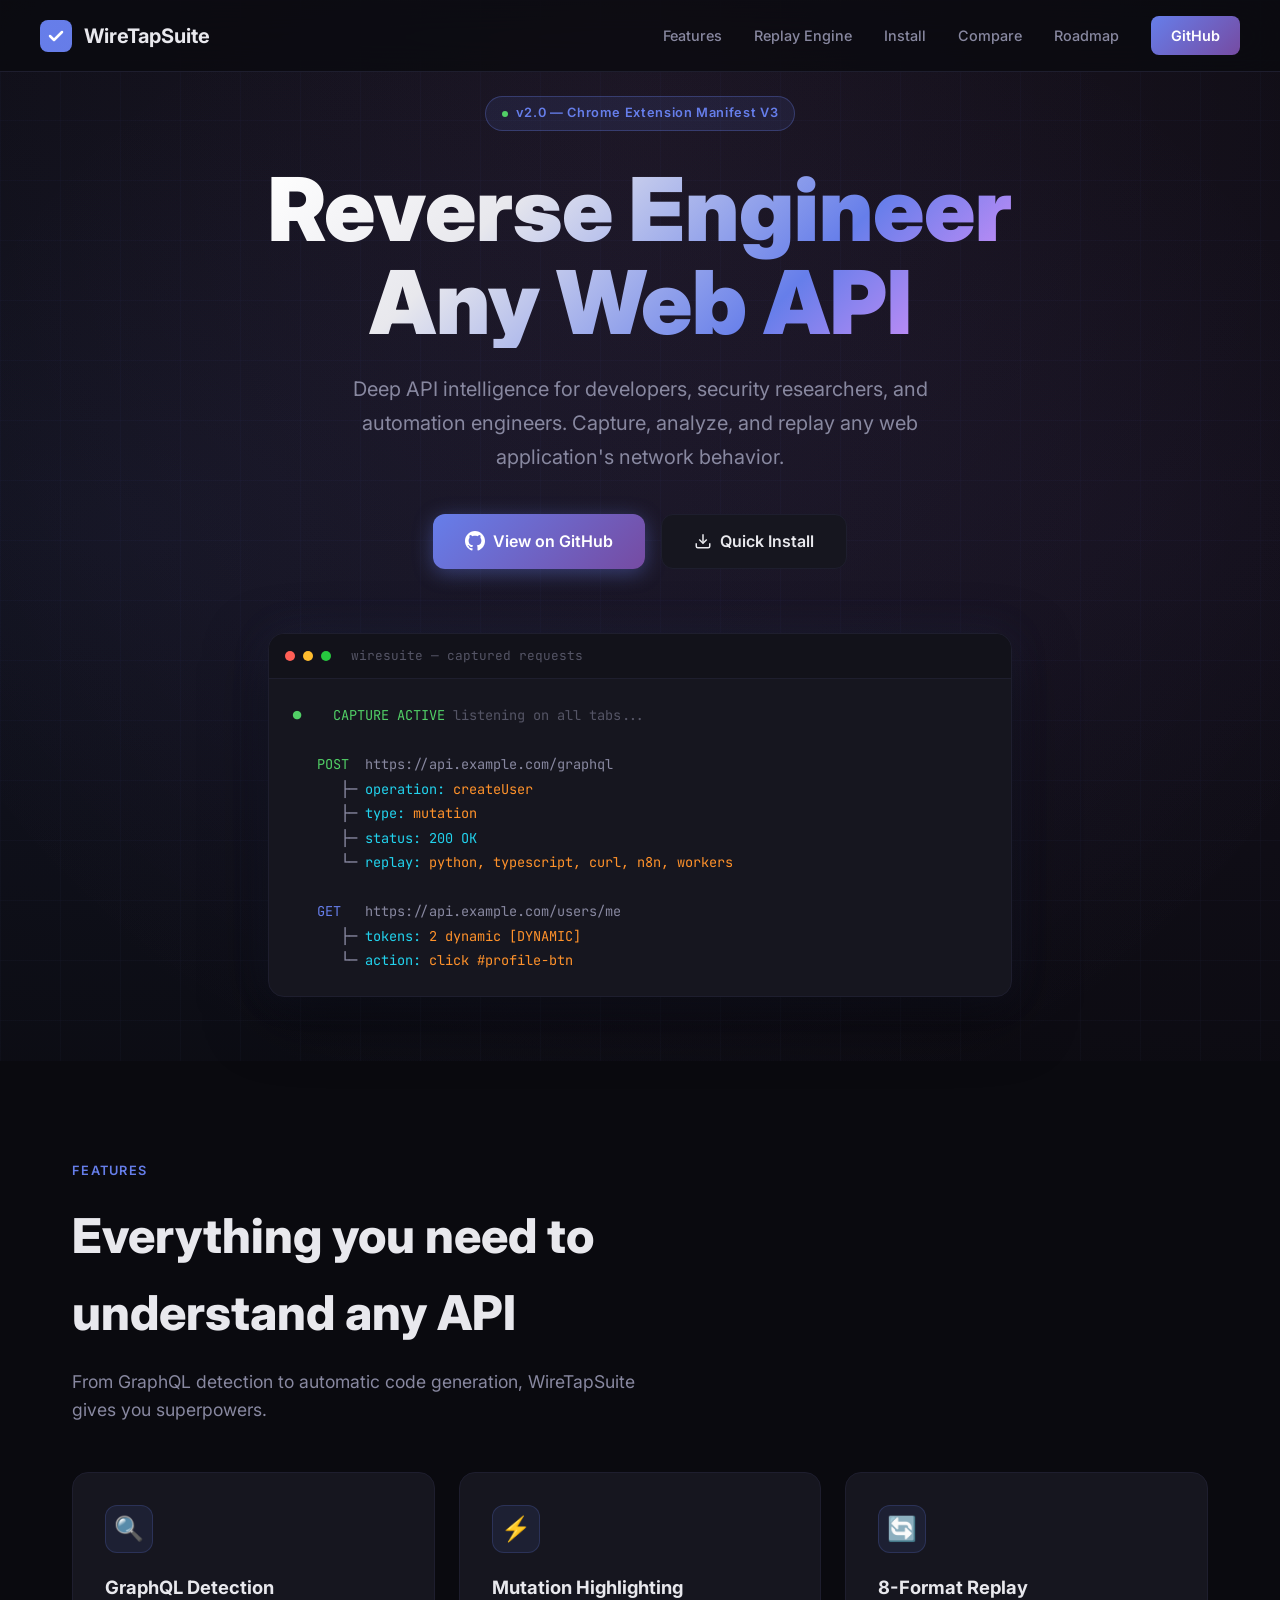
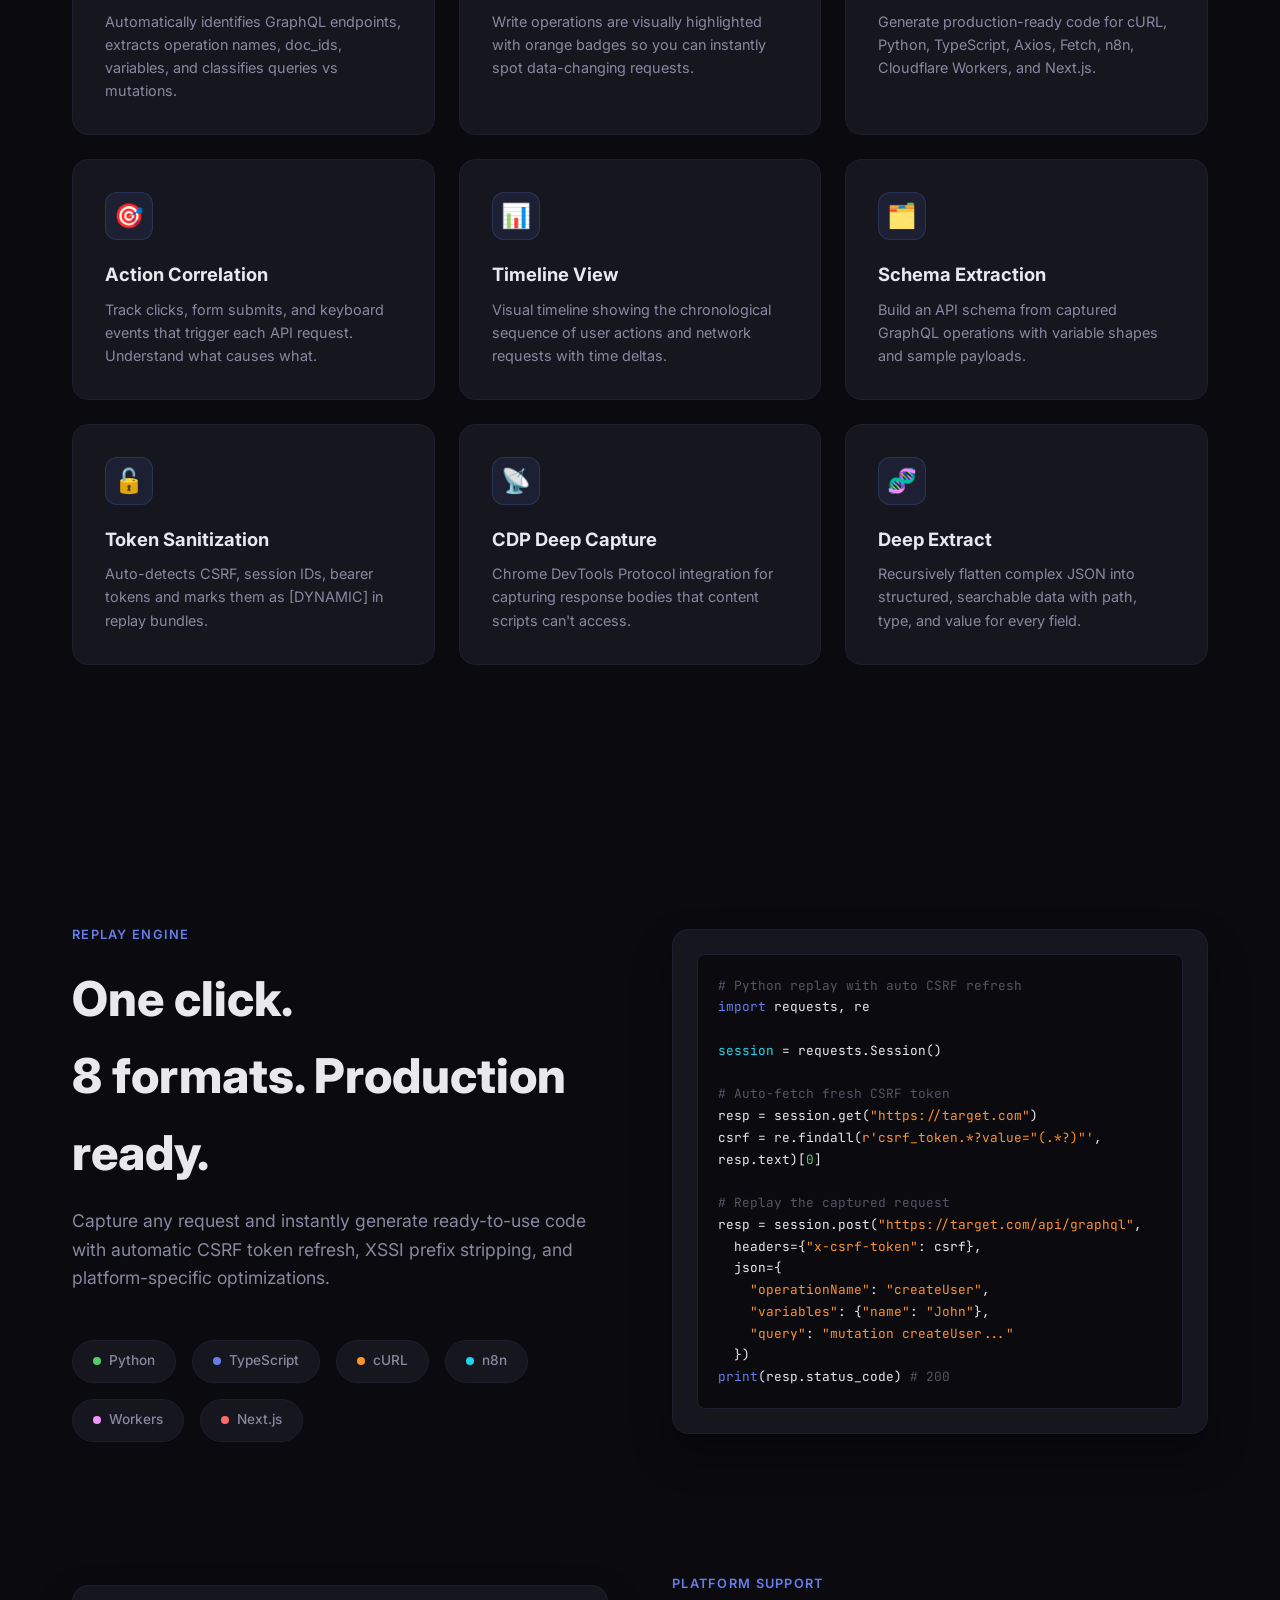
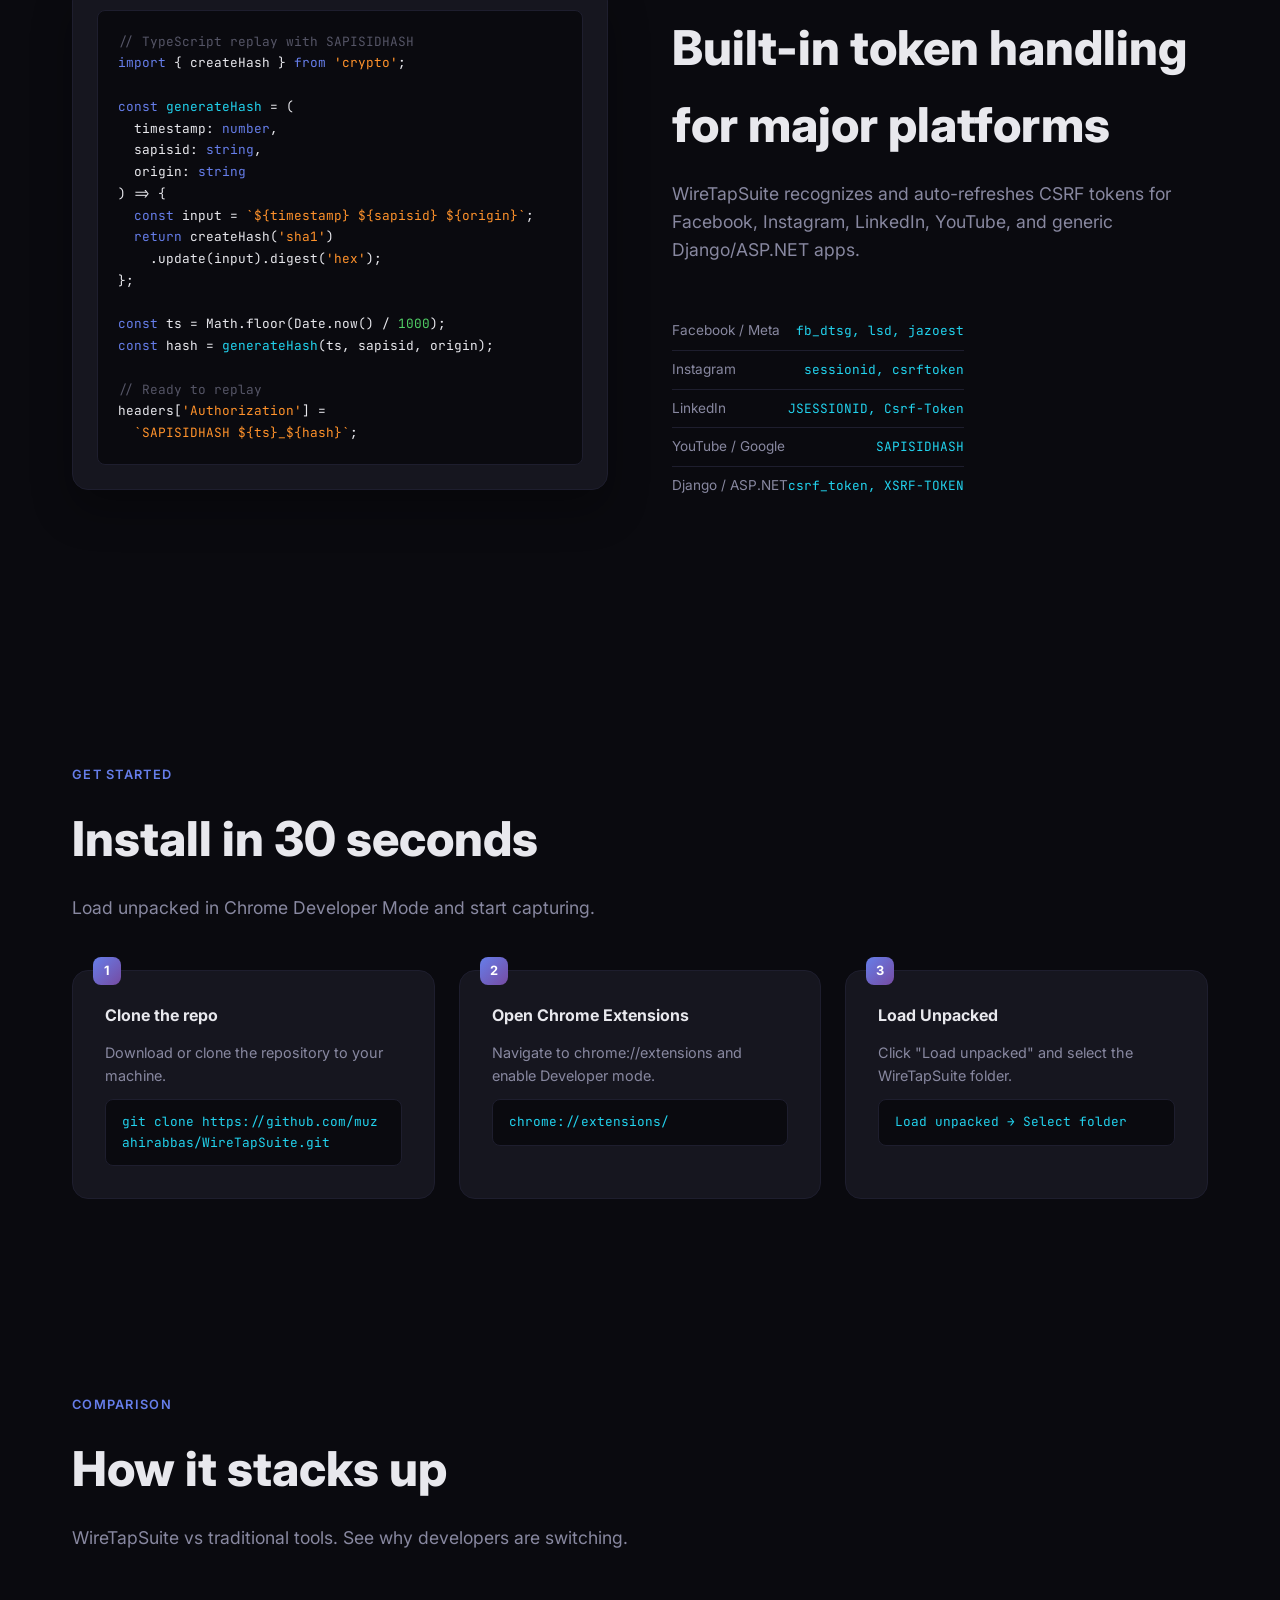
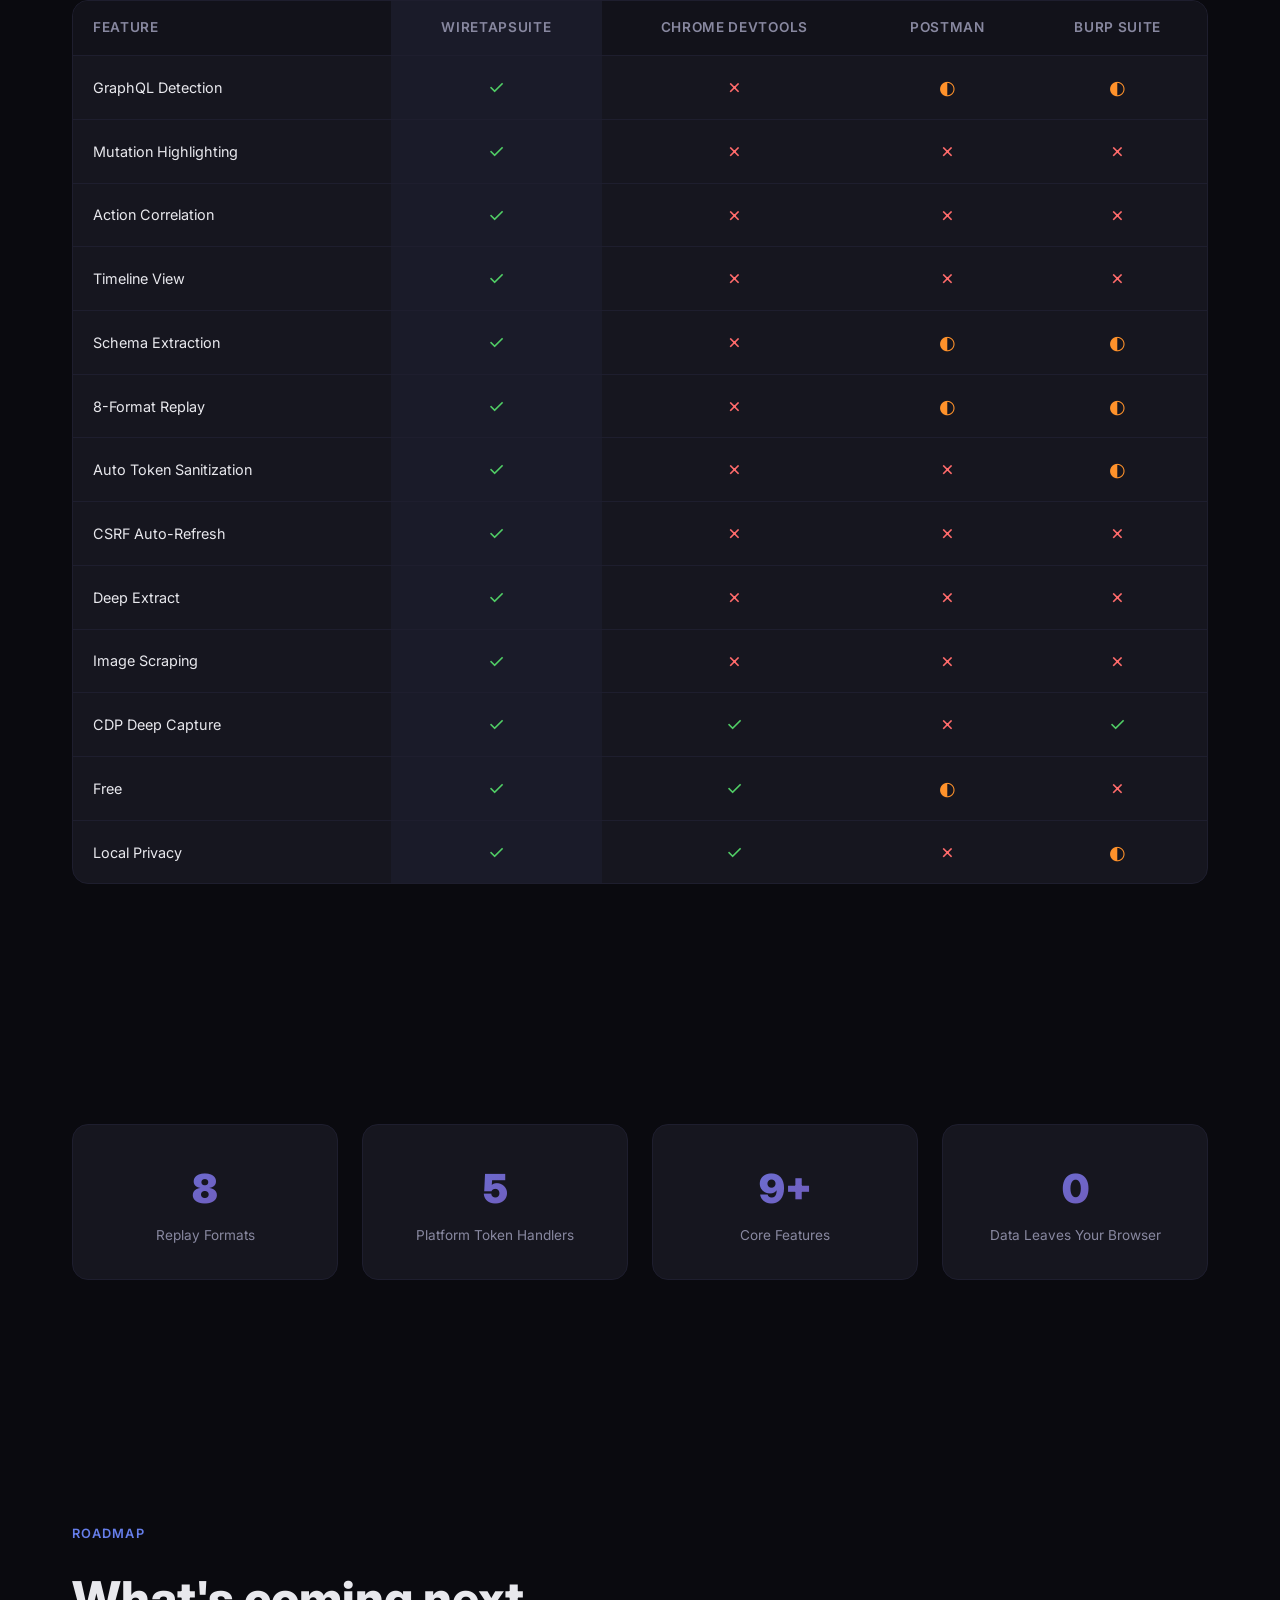
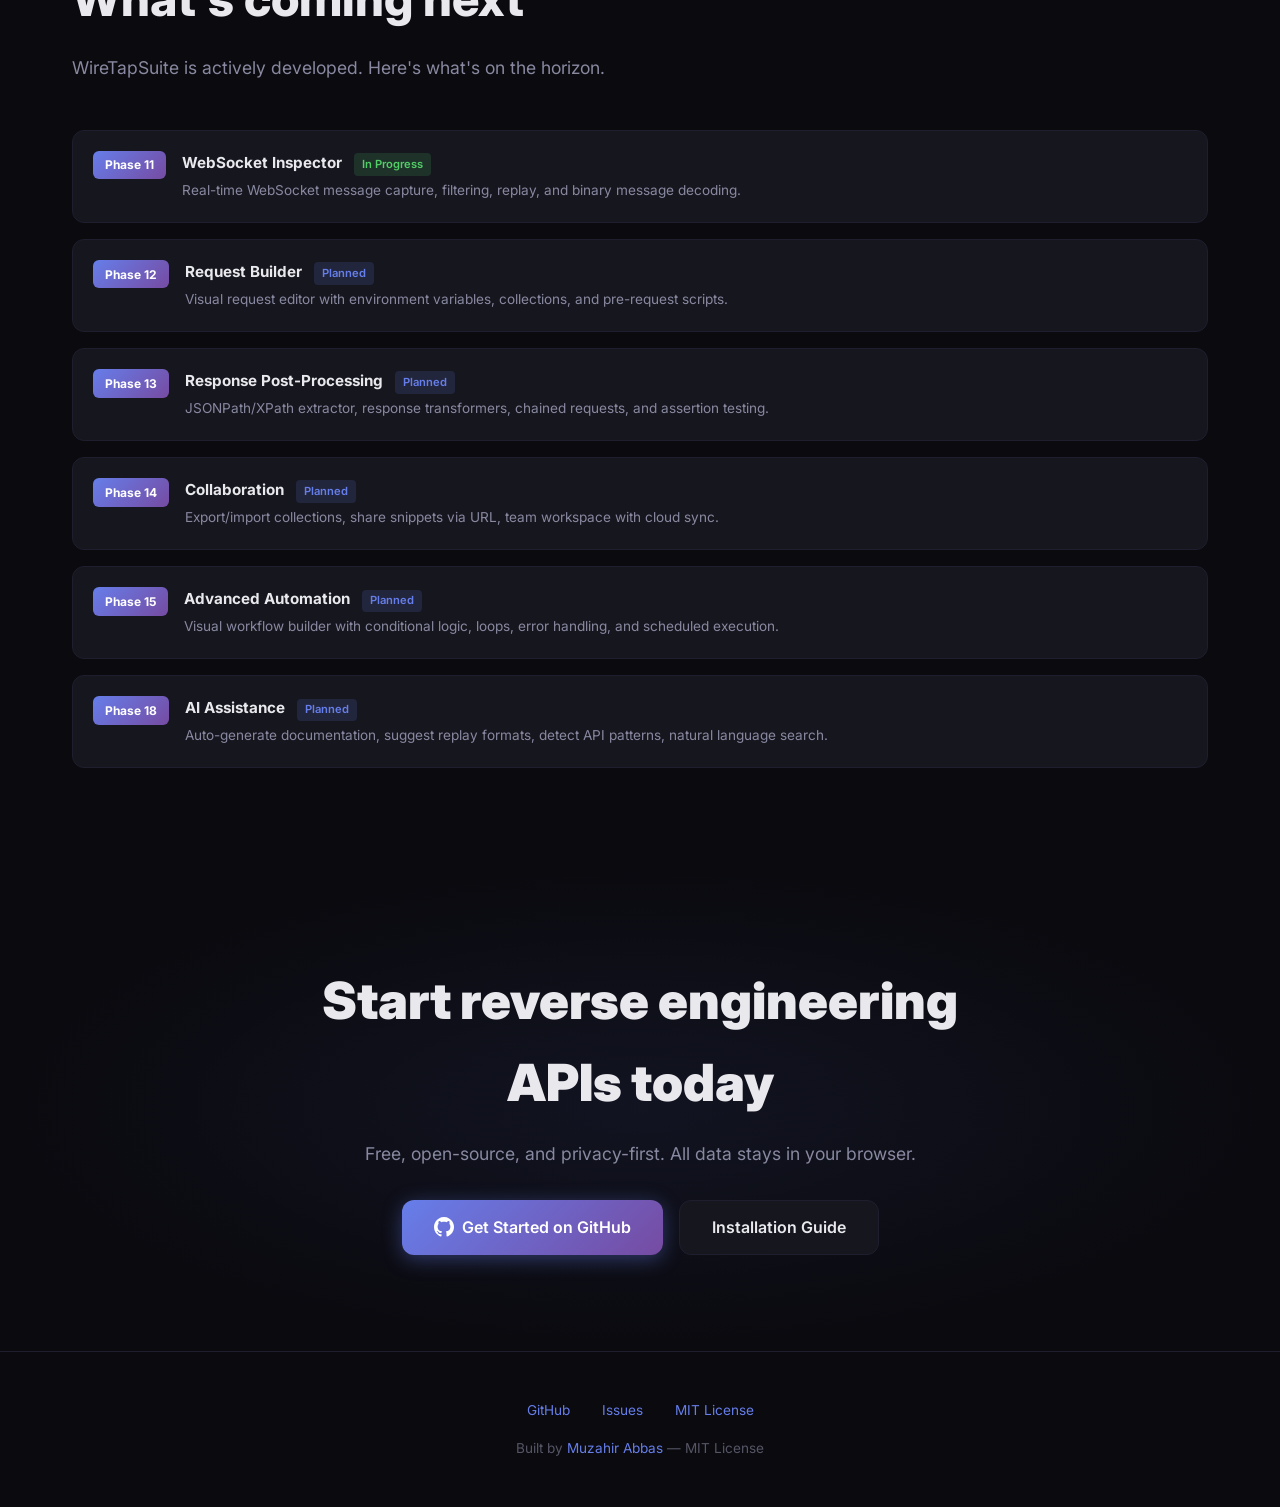
==== commit a5bca009: "Fix code block overflow in install steps" ====
--- a/docs/index.html
+++ b/docs/index.html
@@ -288,7 +288,8 @@
       display: block; background: var(--bg-primary); padding: 0.75rem 1rem;
       border-radius: 8px; font-family: 'JetBrains Mono', monospace;
       font-size: 0.8rem; color: var(--accent-cyan); margin-top: 0.75rem;
-      border: 1px solid var(--border);
+      border: 1px solid var(--border); overflow-x: auto; word-break: break-all;
+      white-space: pre-wrap;
     }
 
     /* ===== PLATFORMS ===== */
